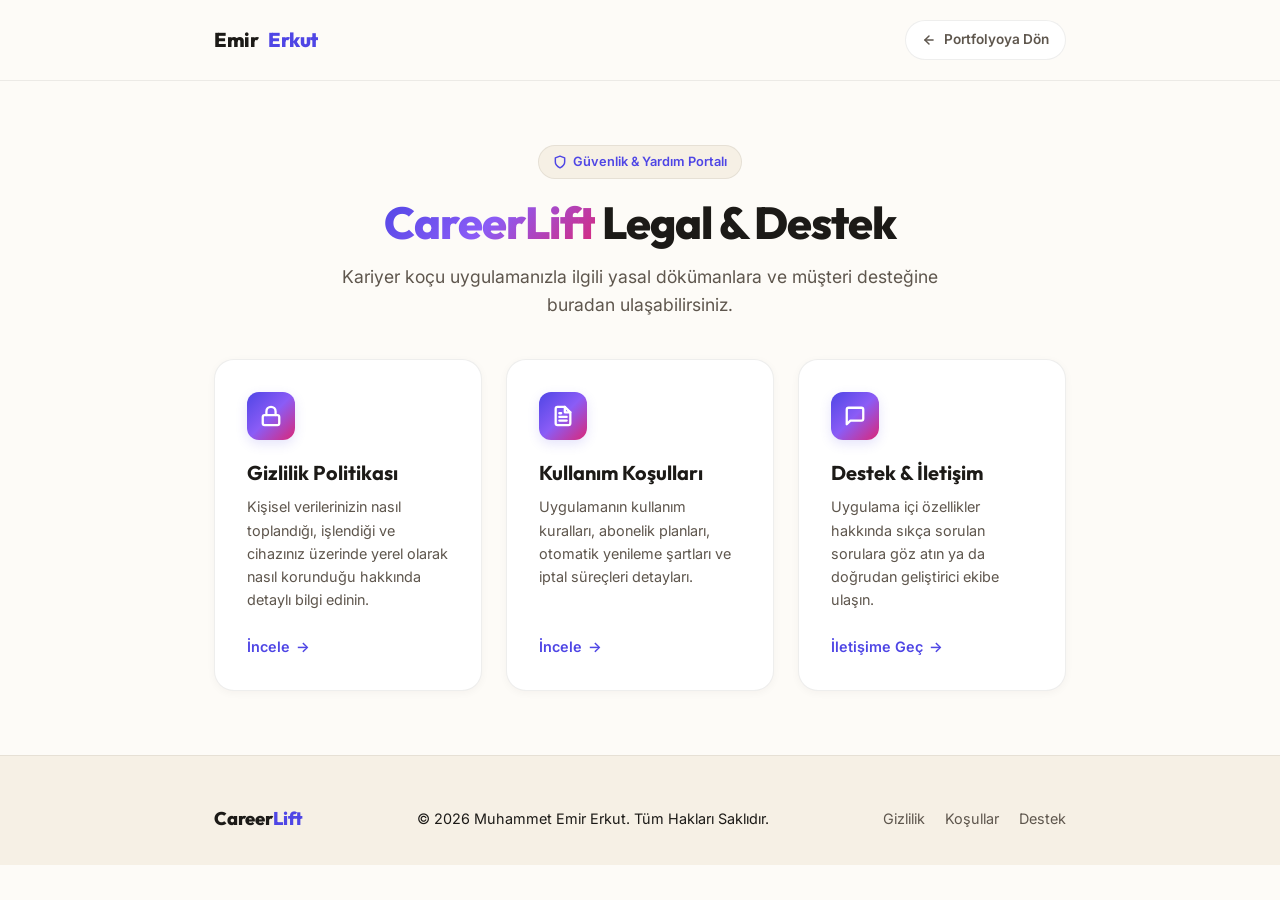
==== career/index.html @ be597584 "style: redesign and consolidate CareerLift and Komisyon 101 legal pages under local folders" ====
<!DOCTYPE html>
<html lang="tr">
<head>
    <meta charset="UTF-8">
    <meta name="viewport" content="width=device-width, initial-scale=1.0">
    <meta name="description" content="CareerLift uygulaması için yasal belgeler, gizlilik politikası, kullanım koşulları ve destek merkezi.">
    <title>CareerLift - Legal & Destek Merkezi</title>
    <link rel="stylesheet" href="legal-style.css">
</head>
<body>

    <!-- Header -->
    <header>
        <div class="container nav-wrapper">
            <a href="../" class="logo">
                Emir<span>Erkut</span>
            </a>
            <a href="../" class="btn-back">
                <svg width="14" height="14" viewBox="0 0 24 24" fill="none" stroke="currentColor" stroke-width="2.5" stroke-linecap="round" stroke-linejoin="round">
                    <line x1="19" y1="12" x2="5" y2="12"></line>
                    <polyline points="12 19 5 12 12 5"></polyline>
                </svg>
                Portfolyoya Dön
            </a>
        </div>
    </header>

    <!-- Hero -->
    <section class="hero">
        <div class="container">
            <div class="hero-badge">
                <svg width="14" height="14" viewBox="0 0 24 24" fill="none" stroke="currentColor" stroke-width="2.5" stroke-linecap="round" stroke-linejoin="round">
                    <path d="M12 22s8-4 8-10V5l-8-3-8 3v7c0 6 8 10 8 10z"/>
                </svg>
                Güvenlik & Yardım Portalı
            </div>
            <h1><span>CareerLift</span> Legal & Destek</h1>
            <p>Kariyer koçu uygulamanızla ilgili yasal dökümanlara ve müşteri desteğine buradan ulaşabilirsiniz.</p>
        </div>
    </section>

    <!-- Content Hub Grid -->
    <main class="container">
        <div class="hub-grid">
            <!-- Card 1: Privacy Policy -->
            <div class="hub-card">
                <div class="icon-wrapper">
                    <svg width="22" height="22" viewBox="0 0 24 24" fill="none" stroke="currentColor" stroke-width="2.5" stroke-linecap="round" stroke-linejoin="round">
                        <rect x="3" y="11" width="18" height="11" rx="2" ry="2"></rect>
                        <path d="M7 11V7a5 5 0 0 1 10 0v4"></path>
                    </svg>
                </div>
                <h3>Gizlilik Politikası</h3>
                <p>Kişisel verilerinizin nasıl toplandığı, işlendiği ve cihazınız üzerinde yerel olarak nasıl korunduğu hakkında detaylı bilgi edinin.</p>
                <a href="privacy.html" class="btn-link">
                    İncele <span>&rarr;</span>
                </a>
            </div>

            <!-- Card 2: Terms of Use -->
            <div class="hub-card">
                <div class="icon-wrapper">
                    <svg width="22" height="22" viewBox="0 0 24 24" fill="none" stroke="currentColor" stroke-width="2.5" stroke-linecap="round" stroke-linejoin="round">
                        <path d="M14 2H6a2 2 0 0 0-2 2v16a2 2 0 0 0 2 2h12a2 2 0 0 0 2-2V8z"></path>
                        <polyline points="14 2 14 8 20 8"></polyline>
                        <line x1="16" y1="13" x2="8" y2="13"></line>
                        <line x1="16" y1="17" x2="8" y2="17"></line>
                        <polyline points="10 9 9 9 8 9"></polyline>
                    </svg>
                </div>
                <h3>Kullanım Koşulları</h3>
                <p>Uygulamanın kullanım kuralları, abonelik planları, otomatik yenileme şartları ve iptal süreçleri detayları.</p>
                <a href="terms.html" class="btn-link">
                    İncele <span>&rarr;</span>
                </a>
            </div>

            <!-- Card 3: Support & Contact -->
            <div class="hub-card">
                <div class="icon-wrapper">
                    <svg width="22" height="22" viewBox="0 0 24 24" fill="none" stroke="currentColor" stroke-width="2.5" stroke-linecap="round" stroke-linejoin="round">
                        <path d="M21 15a2 2 0 0 1-2 2H7l-4 4V5a2 2 0 0 1 2-2h14a2 2 0 0 1 2 2z"></path>
                    </svg>
                </div>
                <h3>Destek & İletişim</h3>
                <p>Uygulama içi özellikler hakkında sıkça sorulan sorulara göz atın ya da doğrudan geliştirici ekibe ulaşın.</p>
                <a href="support.html" class="btn-link">
                    İletişime Geç <span>&rarr;</span>
                </a>
            </div>
        </div>
    </main>

    <!-- Footer -->
    <footer>
        <div class="container footer-wrapper">
            <div class="footer-logo">
                Career<span>Lift</span>
            </div>
            <p>&copy; 2026 Muhammet Emir Erkut. Tüm Hakları Saklıdır.</p>
            <div class="footer-links">
                <a href="privacy.html">Gizlilik</a>
                <a href="terms.html">Koşullar</a>
                <a href="support.html">Destek</a>
            </div>
        </div>
    </footer>

</body>
</html>
---- career/legal-style.css ----
@import url('https://fonts.googleapis.com/css2?family=Inter:wght@300;400;500;600;700&family=Outfit:wght@400;500;600;700;800&display=swap');

:root {
    /* Base Color Palette (Matching Main Portal) */
    --bg-base: #fdfbf7;
    --bg-surface: #f6f0e5;
    --bg-card: #ffffff;
    --text-primary: #1c1a17;
    --text-secondary: #5e564d;
    --text-muted: #8c8172;
    
    /* CareerLift Accent Colors */
    --accent: #4f46e5;
    --accent-hover: #3730a3;
    --accent-pink: #db2777;
    --accent-purple: #8b5cf6;
    --accent-gradient: linear-gradient(135deg, var(--accent) 0%, var(--accent-purple) 50%, var(--accent-pink) 100%);
    
    --border: rgba(44, 38, 28, 0.08);
    --border-hover: rgba(44, 38, 28, 0.15);
    
    /* Fonts */
    --font-heading: 'Outfit', -apple-system, BlinkMacSystemFont, "Segoe UI", Roboto, sans-serif;
    --font-body: 'Inter', -apple-system, BlinkMacSystemFont, "Segoe UI", Roboto, sans-serif;
    
    /* Shadows */
    --shadow-sm: 0 2px 8px rgba(44, 38, 28, 0.04);
    --shadow-md: 0 10px 30px rgba(44, 38, 28, 0.06);
    --shadow-lg: 0 20px 50px rgba(44, 38, 28, 0.09);
    
    /* Transitions */
    --transition: all 0.4s cubic-bezier(0.16, 1, 0.3, 1);
}

/* Reset */
*, *::before, *::after {
    box-sizing: border-box;
    margin: 0;
    padding: 0;
}

body {
    background-color: var(--bg-base);
    color: var(--text-primary);
    font-family: var(--font-body);
    line-height: 1.6;
    overflow-x: hidden;
    -webkit-font-smoothing: antialiased;
}

/* Typography & Headings */
h1, h2, h3, h4, h5, h6 {
    font-family: var(--font-heading);
    font-weight: 700;
    color: var(--text-primary);
    line-height: 1.25;
}

a {
    color: inherit;
    text-decoration: none;
    transition: var(--transition);
}

/* Layout */
.container {
    max-width: 900px;
    margin: 0 auto;
    padding: 0 24px;
}

/* Header & Nav */
header {
    padding: 20px 0;
    background-color: rgba(253, 251, 247, 0.85);
    backdrop-filter: blur(12px);
    -webkit-backdrop-filter: blur(12px);
    border-bottom: 1px solid var(--border);
    position: sticky;
    top: 0;
    z-index: 100;
}

.nav-wrapper {
    display: flex;
    justify-content: space-between;
    align-items: center;
}

.logo {
    display: flex;
    align-items: center;
    gap: 10px;
    font-family: var(--font-heading);
    font-weight: 800;
    font-size: 1.25rem;
    letter-spacing: -0.5px;
    color: var(--text-primary);
}

.logo span {
    color: var(--accent);
}

.btn-back {
    display: inline-flex;
    align-items: center;
    gap: 8px;
    padding: 8px 16px;
    border-radius: 99px;
    font-weight: 600;
    font-size: 0.85rem;
    border: 1px solid var(--border);
    background-color: var(--bg-card);
    color: var(--text-secondary);
    cursor: pointer;
}

.btn-back:hover {
    border-color: var(--accent);
    color: var(--accent);
    transform: translateX(-3px);
    box-shadow: var(--shadow-sm);
}

/* Hero Section */
.hero {
    padding: 64px 0 40px 0;
    text-align: center;
}

.hero-badge {
    display: inline-flex;
    align-items: center;
    gap: 6px;
    padding: 6px 14px;
    border-radius: 99px;
    background-color: var(--bg-surface);
    border: 1px solid var(--border);
    font-size: 0.8rem;
    font-weight: 600;
    color: var(--accent);
    margin-bottom: 16px;
}

.hero h1 {
    font-size: 2.8rem;
    font-weight: 800;
    letter-spacing: -1px;
    margin-bottom: 12px;
}

.hero h1 span {
    background: var(--accent-gradient);
    -webkit-background-clip: text;
    -webkit-text-fill-color: transparent;
}

.hero p {
    font-size: 1.1rem;
    color: var(--text-secondary);
    max-width: 600px;
    margin: 0 auto;
}

/* Document Container Card */
.legal-card {
    background: var(--bg-card);
    border: 1px solid var(--border);
    border-radius: 24px;
    padding: 40px;
    box-shadow: var(--shadow-md);
    margin-bottom: 64px;
}

.legal-card h2 {
    font-size: 1.6rem;
    margin-top: 32px;
    margin-bottom: 16px;
    color: var(--text-primary);
    border-bottom: 2px solid rgba(79, 70, 229, 0.1);
    padding-bottom: 8px;
}

.legal-card h2:first-of-type {
    margin-top: 0;
}

.legal-card h3 {
    font-size: 1.2rem;
    margin-top: 24px;
    margin-bottom: 12px;
    color: var(--text-primary);
}

.legal-card p {
    font-size: 1rem;
    color: var(--text-secondary);
    margin-bottom: 20px;
    line-height: 1.7;
}

.legal-card ul {
    margin-bottom: 24px;
    padding-left: 20px;
    list-style-type: none;
}

.legal-card li {
    font-size: 1rem;
    color: var(--text-secondary);
    margin-bottom: 8px;
    position: relative;
    padding-left: 20px;
}

.legal-card li::before {
    content: "•";
    color: var(--accent);
    font-weight: bold;
    font-size: 1.25rem;
    position: absolute;
    left: 0;
    top: -2px;
}

.highlight-box {
    background: linear-gradient(135deg, rgba(79, 70, 229, 0.03) 0%, rgba(219, 39, 119, 0.03) 100%);
    border-left: 4px solid var(--accent);
    padding: 24px;
    border-radius: 0 16px 16px 0;
    margin-bottom: 32px;
}

.highlight-box h2 {
    border-bottom: none;
    padding-bottom: 0;
    margin-top: 0;
}

.meta-date {
    font-size: 0.9rem;
    color: var(--text-muted);
    font-weight: 500;
    margin-bottom: 32px;
    display: block;
}

/* Hub Index Cards */
.hub-grid {
    display: grid;
    grid-template-columns: repeat(auto-fit, minmax(250px, 1fr));
    gap: 24px;
    margin-bottom: 64px;
}

.hub-card {
    background-color: var(--bg-card);
    border: 1px solid var(--border);
    border-radius: 20px;
    padding: 32px;
    box-shadow: var(--shadow-sm);
    display: flex;
    flex-direction: column;
    height: 100%;
}

.hub-card:hover {
    transform: translateY(-4px);
    box-shadow: var(--shadow-md);
    border-color: var(--accent);
}

.hub-card .icon-wrapper {
    width: 48px;
    height: 48px;
    border-radius: 12px;
    display: flex;
    align-items: center;
    justify-content: center;
    background: var(--accent-gradient);
    color: #ffffff;
    font-size: 1.5rem;
    margin-bottom: 20px;
    box-shadow: 0 4px 12px rgba(79, 70, 229, 0.15);
}

.hub-card h3 {
    font-size: 1.25rem;
    margin-bottom: 10px;
}

.hub-card p {
    font-size: 0.9rem;
    color: var(--text-secondary);
    margin-bottom: 24px;
    flex-grow: 1;
}

.hub-card .btn-link {
    font-size: 0.9rem;
    font-weight: 600;
    color: var(--accent);
    display: inline-flex;
    align-items: center;
    gap: 6px;
    margin-top: auto;
}

.hub-card:hover .btn-link {
    color: var(--accent-hover);
}

.hub-card .btn-link span {
    transition: var(--transition);
}

.hub-card:hover .btn-link span {
    transform: translateX(4px);
}

/* FAQs and Interactive Elements */
.faq-accordion {
    display: flex;
    flex-direction: column;
    gap: 16px;
    margin-top: 32px;
}

.faq-item {
    border: 1px solid var(--border);
    border-radius: 14px;
    overflow: hidden;
    background-color: var(--bg-card);
    transition: var(--transition);
}

.faq-item[open] {
    border-color: var(--accent);
    box-shadow: var(--shadow-sm);
}

.faq-summary {
    padding: 18px 24px;
    font-weight: 600;
    color: var(--text-primary);
    cursor: pointer;
    list-style: none;
    position: relative;
    display: flex;
    justify-content: space-between;
    align-items: center;
    font-family: var(--font-heading);
}

.faq-summary::-webkit-details-marker {
    display: none;
}

.faq-summary::after {
    content: "+";
    font-size: 1.25rem;
    color: var(--accent);
    font-weight: 500;
    transition: var(--transition);
}

.faq-item[open] .faq-summary::after {
    content: "−";
    transform: rotate(180deg);
}

.faq-content {
    padding: 0 24px 20px 24px;
}

.faq-content p {
    margin-bottom: 0;
    font-size: 0.95rem;
    color: var(--text-secondary);
}

/* Contact / Support Cards */
.support-cards {
    display: grid;
    grid-template-columns: 1fr 1fr;
    gap: 20px;
    margin-bottom: 32px;
}

.support-card {
    background-color: var(--bg-surface);
    border: 1px solid var(--border);
    border-radius: 16px;
    padding: 24px;
    border-left: 4px solid var(--accent);
}

.support-card h3 {
    font-size: 1.1rem;
    margin-bottom: 8px;
}

.support-card p {
    font-size: 0.9rem;
    color: var(--text-secondary);
    margin-bottom: 16px;
}

.support-card a {
    color: var(--accent);
    font-weight: 600;
    font-size: 0.95rem;
    display: inline-flex;
    align-items: center;
    gap: 4px;
}

.support-card a:hover {
    color: var(--accent-hover);
    text-decoration: underline;
}

/* Styled Action Buttons */
.btn-primary {
    display: inline-flex;
    align-items: center;
    justify-content: center;
    gap: 8px;
    padding: 12px 28px;
    border-radius: 12px;
    font-weight: 600;
    font-size: 0.95rem;
    background-color: var(--accent);
    color: #ffffff;
    cursor: pointer;
    box-shadow: 0 4px 12px rgba(79, 70, 229, 0.15);
    border: none;
}

.btn-primary:hover {
    background-color: var(--accent-hover);
    transform: translateY(-2px);
    box-shadow: 0 6px 18px rgba(79, 70, 229, 0.25);
}

/* Footer styling */
footer {
    background-color: var(--bg-surface);
    color: var(--text-primary);
    padding: 48px 0 32px 0;
    border-top: 1px solid var(--border);
    font-size: 0.9rem;
}

.footer-wrapper {
    display: flex;
    justify-content: space-between;
    align-items: center;
}

.footer-logo {
    font-family: var(--font-heading);
    font-weight: 800;
    font-size: 1.15rem;
    color: var(--text-primary);
}

.footer-logo span {
    color: var(--accent);
}

.footer-links {
    display: flex;
    gap: 20px;
}

.footer-links a {
    color: var(--text-secondary);
}

.footer-links a:hover {
    color: var(--accent);
}

/* Responsive */
@media (max-width: 768px) {
    .hero h1 {
        font-size: 2.2rem;
    }
    .legal-card {
        padding: 24px;
    }
    .support-cards {
        grid-template-columns: 1fr;
    }
    .footer-wrapper {
        flex-direction: column;
        gap: 16px;
        text-align: center;
    }
}
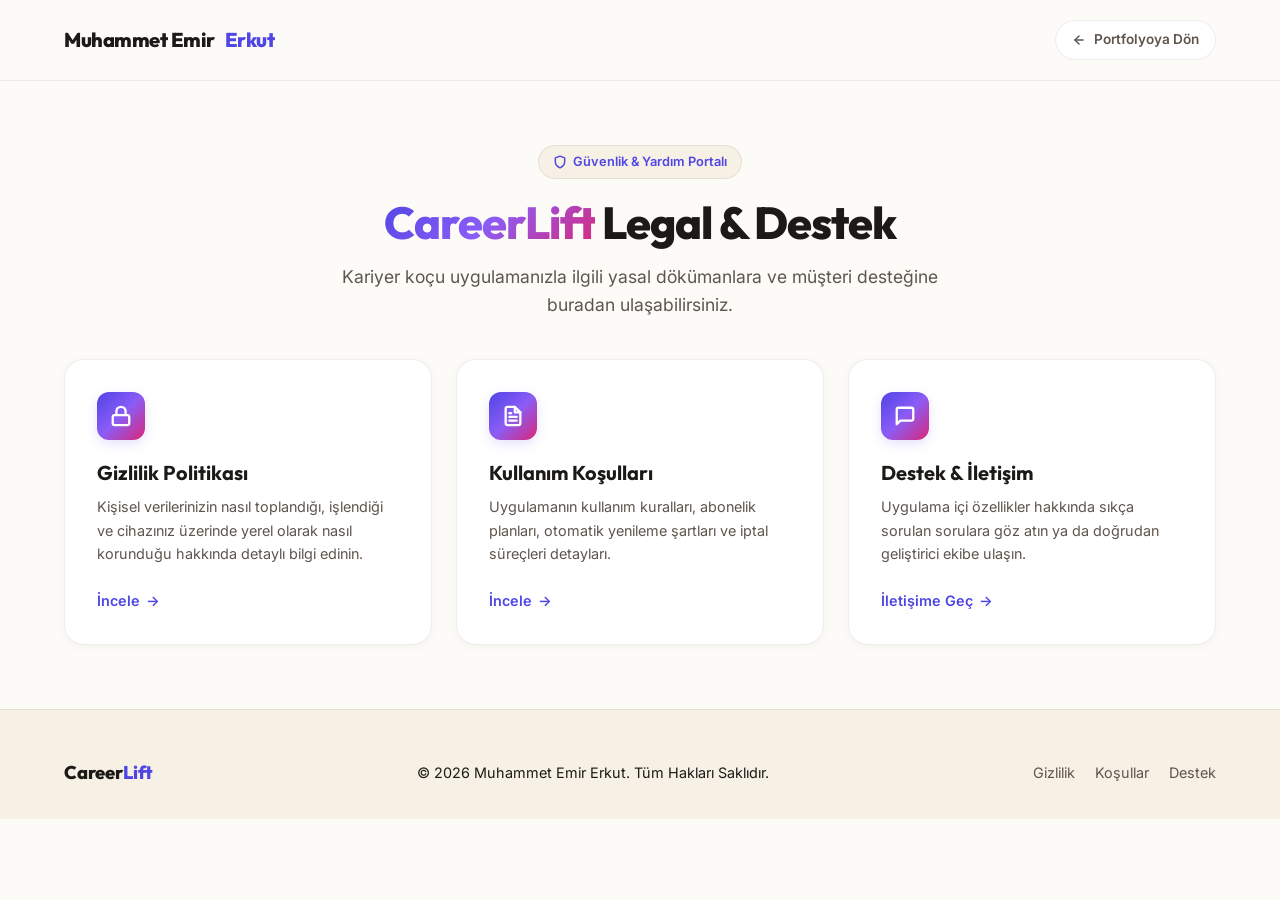
==== commit d95fdc92: "style: update header and footer logo brand names to Muhammet Emir Erkut" ====
--- a/career/index.html
+++ b/career/index.html
@@ -13,7 +13,7 @@
     <header>
         <div class="container nav-wrapper">
             <a href="../" class="logo">
-                Emir<span>Erkut</span>
+                Muhammet Emir<span>Erkut</span>
             </a>
             <a href="../" class="btn-back">
                 <svg width="14" height="14" viewBox="0 0 24 24" fill="none" stroke="currentColor" stroke-width="2.5" stroke-linecap="round" stroke-linejoin="round">
--- a/career/legal-style.css
+++ b/career/legal-style.css
@@ -64,9 +64,27 @@
 
 /* Layout */
 .container {
-    max-width: 900px;
+    max-width: 1200px;
     margin: 0 auto;
     padding: 0 24px;
+}
+
+/* Progress Bar */
+.progress-container {
+    position: fixed;
+    top: 0;
+    left: 0;
+    width: 100%;
+    height: 4px;
+    background: transparent;
+    z-index: 1000;
+}
+
+.progress-bar {
+    height: 100%;
+    background: var(--accent-gradient);
+    width: 0%;
+    transition: width 0.1s ease;
 }
 
 /* Header & Nav */
@@ -163,22 +181,85 @@
     margin: 0 auto;
 }
 
+/* Two-Column Layout */
+.legal-layout {
+    display: grid;
+    grid-template-columns: 260px 1fr;
+    gap: 48px;
+    align-items: start;
+    margin-bottom: 64px;
+}
+
+/* Sticky Sidebar */
+.toc-sidebar {
+    position: sticky;
+    top: 100px;
+    max-height: calc(100vh - 140px);
+    overflow-y: auto;
+    padding-right: 12px;
+}
+
+.toc-title {
+    font-size: 0.8rem;
+    font-weight: 700;
+    text-transform: uppercase;
+    letter-spacing: 1px;
+    color: var(--text-muted);
+    margin-bottom: 16px;
+    padding-left: 12px;
+}
+
+.toc-menu {
+    list-style: none;
+    padding: 0;
+    display: flex;
+    flex-direction: column;
+    gap: 6px;
+}
+
+.toc-item a {
+    display: block;
+    padding: 8px 12px;
+    border-left: 2px solid transparent;
+    font-size: 0.9rem;
+    color: var(--text-secondary);
+    font-weight: 500;
+    line-height: 1.4;
+    transition: var(--transition);
+}
+
+.toc-item a:hover {
+    color: var(--accent);
+    background-color: rgba(79, 70, 229, 0.03);
+    border-left-color: rgba(79, 70, 229, 0.3);
+}
+
+.toc-item.active a {
+    color: var(--accent);
+    font-weight: 600;
+    border-left-color: var(--accent);
+    background-color: rgba(79, 70, 229, 0.05);
+}
+
 /* Document Container Card */
 .legal-card {
     background: var(--bg-card);
     border: 1px solid var(--border);
     border-radius: 24px;
-    padding: 40px;
+    padding: 48px;
     box-shadow: var(--shadow-md);
-    margin-bottom: 64px;
+}
+
+.legal-section {
+    scroll-margin-top: 110px;
 }
 
 .legal-card h2 {
     font-size: 1.6rem;
-    margin-top: 32px;
-    margin-bottom: 16px;
-    color: var(--text-primary);
-    border-bottom: 2px solid rgba(79, 70, 229, 0.1);
+    margin-top: 40px;
+    margin-bottom: 18px;
+    color: var(--text-primary);
+    border-bottom: 2px solid rgba(79, 70, 229, 0.08);
     padding-bottom: 8px;
 }
 
@@ -194,10 +275,10 @@
 }
 
 .legal-card p {
-    font-size: 1rem;
+    font-size: 1.05rem;
     color: var(--text-secondary);
     margin-bottom: 20px;
-    line-height: 1.7;
+    line-height: 1.75;
 }
 
 .legal-card ul {
@@ -207,11 +288,12 @@
 }
 
 .legal-card li {
-    font-size: 1rem;
+    font-size: 1.05rem;
     color: var(--text-secondary);
     margin-bottom: 8px;
     position: relative;
     padding-left: 20px;
+    line-height: 1.7;
 }
 
 .legal-card li::before {
@@ -483,13 +565,48 @@
     color: var(--accent);
 }
 
-/* Responsive */
+/* Responsive Styles */
+@media (max-width: 900px) {
+    .legal-layout {
+        grid-template-columns: 1fr;
+        gap: 32px;
+    }
+    
+    .toc-sidebar {
+        position: relative;
+        top: 0;
+        max-height: none;
+        padding-right: 0;
+        border-bottom: 1px solid var(--border);
+        padding-bottom: 24px;
+        margin-bottom: 16px;
+    }
+    
+    .toc-menu {
+        flex-direction: row;
+        flex-wrap: wrap;
+        gap: 8px;
+    }
+    
+    .toc-item a {
+        border-left: none;
+        border-bottom: 2px solid transparent;
+        padding: 6px 12px;
+    }
+    
+    .toc-item.active a {
+        border-left-color: transparent;
+        border-bottom-color: var(--accent);
+    }
+    
+    .legal-card {
+        padding: 32px 24px;
+    }
+}
+
 @media (max-width: 768px) {
     .hero h1 {
         font-size: 2.2rem;
-    }
-    .legal-card {
-        padding: 24px;
     }
     .support-cards {
         grid-template-columns: 1fr;
@@ -500,3 +617,39 @@
         text-align: center;
     }
 }
+
+/* Print Styles */
+@media print {
+    body {
+        background-color: #ffffff !important;
+        color: #000000 !important;
+    }
+    header, footer, .toc-sidebar, .btn-back, .progress-container, .hero, .hero-badge {
+        display: none !important;
+    }
+    .container {
+        max-width: 100% !important;
+        padding: 0 !important;
+        margin: 0 !important;
+    }
+    .legal-layout {
+        display: block !important;
+        margin-bottom: 0 !important;
+    }
+    .legal-card {
+        border: none !important;
+        box-shadow: none !important;
+        padding: 0 !important;
+    }
+    h1, h2, h3, p, li, a {
+        color: #000000 !important;
+    }
+    .highlight-box {
+        border-left-color: #000000 !important;
+        background: #f8f9fa !important;
+    }
+    .legal-card h2 {
+        border-bottom-color: #000000 !important;
+        page-break-after: avoid;
+    }
+}
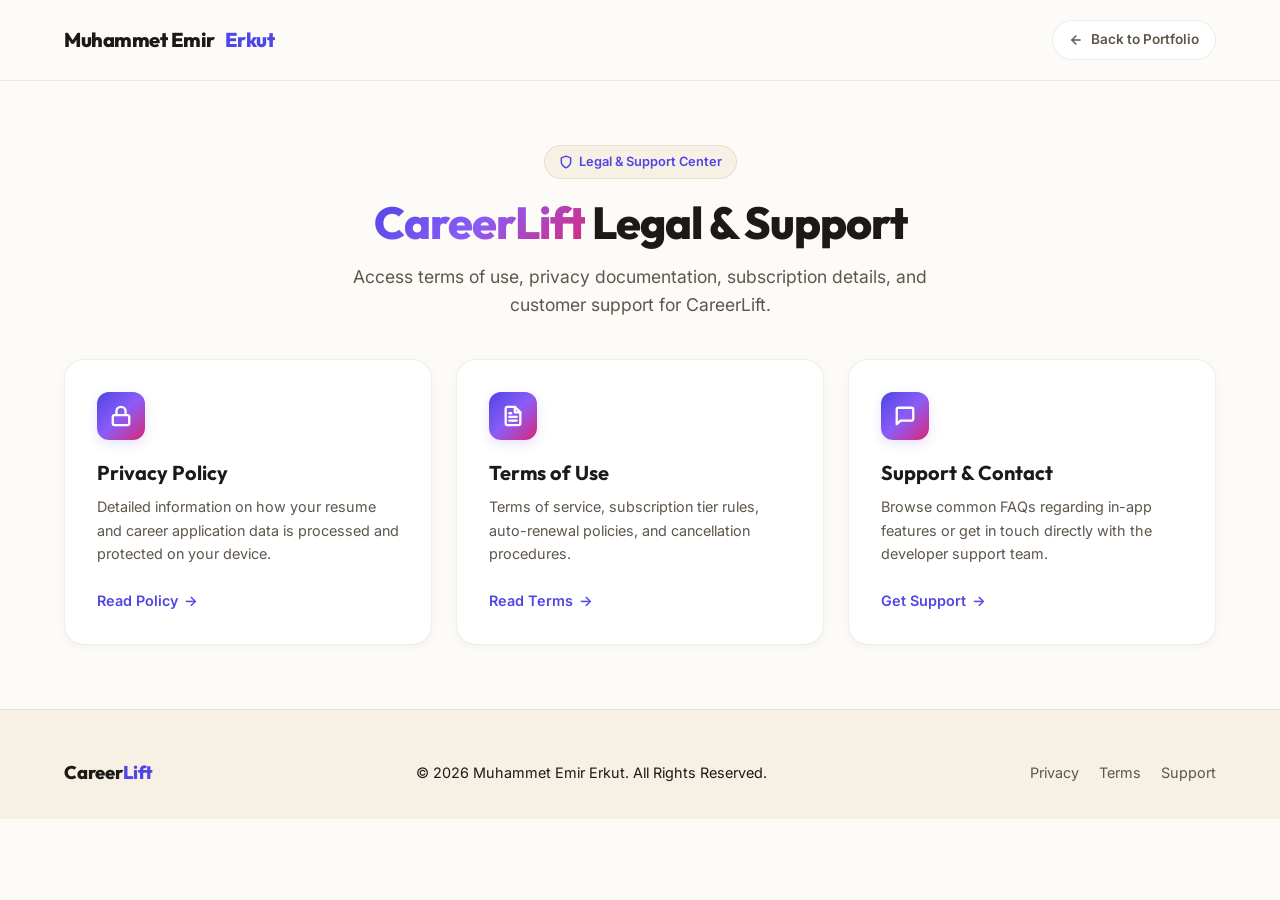
==== commit b5741f41: "Add KryptonMCP landing page, desktop terminal showcase, globalize website to English and standardize" ====
--- a/career/index.html
+++ b/career/index.html
@@ -1,10 +1,10 @@
 <!DOCTYPE html>
-<html lang="tr">
+<html lang="en">
 <head>
     <meta charset="UTF-8">
     <meta name="viewport" content="width=device-width, initial-scale=1.0">
-    <meta name="description" content="CareerLift uygulaması için yasal belgeler, gizlilik politikası, kullanım koşulları ve destek merkezi.">
-    <title>CareerLift - Legal & Destek Merkezi</title>
+    <meta name="description" content="Legal documents, privacy policy, terms of service, and support center for the CareerLift application.">
+    <title>CareerLift — Legal & Support Center</title>
     <link rel="stylesheet" href="legal-style.css">
 </head>
 <body>
@@ -20,7 +20,7 @@
                     <line x1="19" y1="12" x2="5" y2="12"></line>
                     <polyline points="12 19 5 12 12 5"></polyline>
                 </svg>
-                Portfolyoya Dön
+                Back to Portfolio
             </a>
         </div>
     </header>
@@ -32,10 +32,10 @@
                 <svg width="14" height="14" viewBox="0 0 24 24" fill="none" stroke="currentColor" stroke-width="2.5" stroke-linecap="round" stroke-linejoin="round">
                     <path d="M12 22s8-4 8-10V5l-8-3-8 3v7c0 6 8 10 8 10z"/>
                 </svg>
-                Güvenlik & Yardım Portalı
+                Legal & Support Center
             </div>
-            <h1><span>CareerLift</span> Legal & Destek</h1>
-            <p>Kariyer koçu uygulamanızla ilgili yasal dökümanlara ve müşteri desteğine buradan ulaşabilirsiniz.</p>
+            <h1><span>CareerLift</span> Legal & Support</h1>
+            <p>Access terms of use, privacy documentation, subscription details, and customer support for CareerLift.</p>
         </div>
     </section>
 
@@ -50,10 +50,10 @@
                         <path d="M7 11V7a5 5 0 0 1 10 0v4"></path>
                     </svg>
                 </div>
-                <h3>Gizlilik Politikası</h3>
-                <p>Kişisel verilerinizin nasıl toplandığı, işlendiği ve cihazınız üzerinde yerel olarak nasıl korunduğu hakkında detaylı bilgi edinin.</p>
+                <h3>Privacy Policy</h3>
+                <p>Detailed information on how your resume and career application data is processed and protected on your device.</p>
                 <a href="privacy.html" class="btn-link">
-                    İncele <span>&rarr;</span>
+                    Read Policy <span>&rarr;</span>
                 </a>
             </div>
 
@@ -68,10 +68,10 @@
                         <polyline points="10 9 9 9 8 9"></polyline>
                     </svg>
                 </div>
-                <h3>Kullanım Koşulları</h3>
-                <p>Uygulamanın kullanım kuralları, abonelik planları, otomatik yenileme şartları ve iptal süreçleri detayları.</p>
+                <h3>Terms of Use</h3>
+                <p>Terms of service, subscription tier rules, auto-renewal policies, and cancellation procedures.</p>
                 <a href="terms.html" class="btn-link">
-                    İncele <span>&rarr;</span>
+                    Read Terms <span>&rarr;</span>
                 </a>
             </div>
 
@@ -82,10 +82,10 @@
                         <path d="M21 15a2 2 0 0 1-2 2H7l-4 4V5a2 2 0 0 1 2-2h14a2 2 0 0 1 2 2z"></path>
                     </svg>
                 </div>
-                <h3>Destek & İletişim</h3>
-                <p>Uygulama içi özellikler hakkında sıkça sorulan sorulara göz atın ya da doğrudan geliştirici ekibe ulaşın.</p>
+                <h3>Support & Contact</h3>
+                <p>Browse common FAQs regarding in-app features or get in touch directly with the developer support team.</p>
                 <a href="support.html" class="btn-link">
-                    İletişime Geç <span>&rarr;</span>
+                    Get Support <span>&rarr;</span>
                 </a>
             </div>
         </div>
@@ -97,11 +97,11 @@
             <div class="footer-logo">
                 Career<span>Lift</span>
             </div>
-            <p>&copy; 2026 Muhammet Emir Erkut. Tüm Hakları Saklıdır.</p>
+            <p>&copy; 2026 Muhammet Emir Erkut. All Rights Reserved.</p>
             <div class="footer-links">
-                <a href="privacy.html">Gizlilik</a>
-                <a href="terms.html">Koşullar</a>
-                <a href="support.html">Destek</a>
+                <a href="privacy.html">Privacy</a>
+                <a href="terms.html">Terms</a>
+                <a href="support.html">Support</a>
             </div>
         </div>
     </footer>
